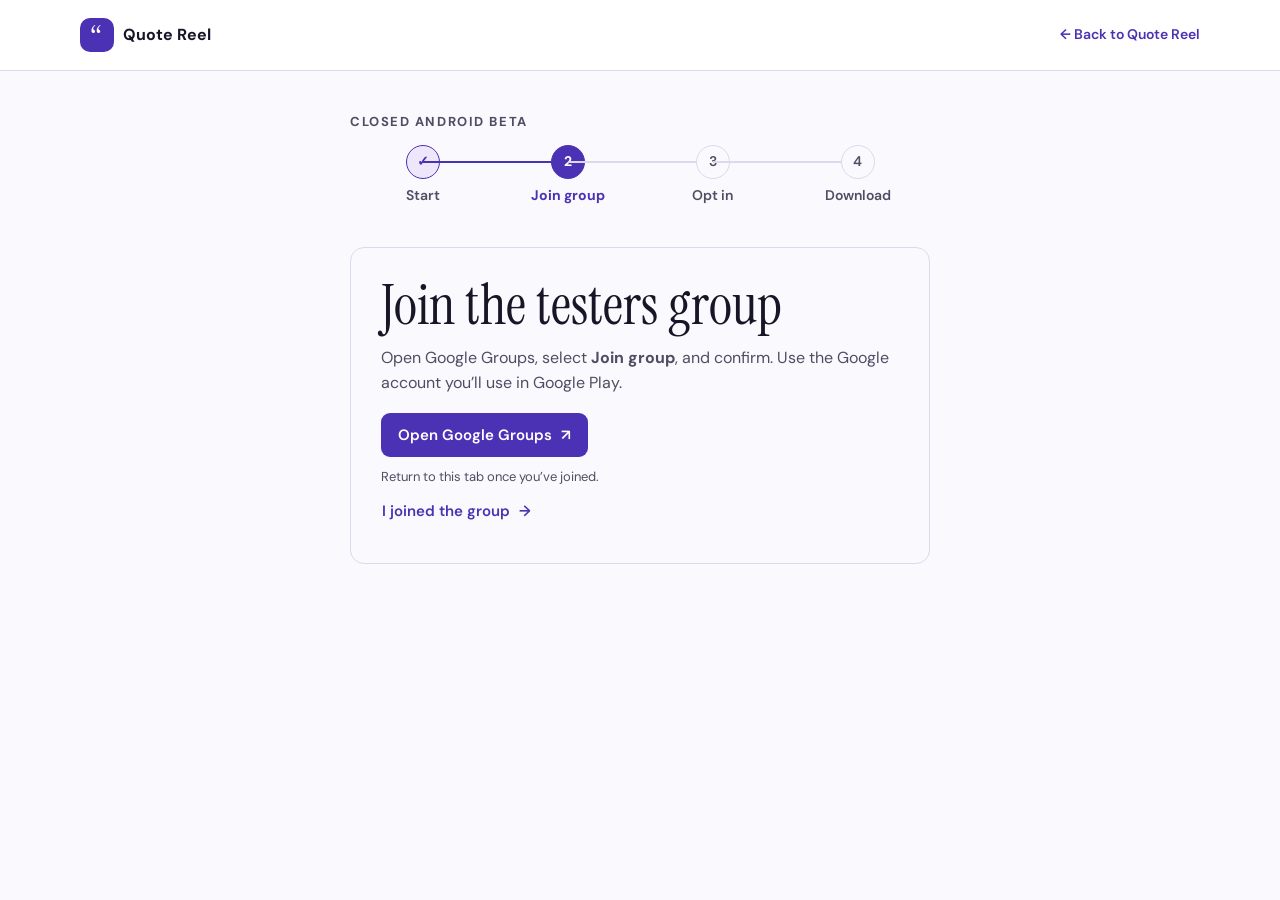
==== beta/index.html @ 0af8fe66 "Add guided Android beta signup" ====
<!doctype html>
<html lang="en">
<head>
  <meta charset="utf-8">
  <meta name="viewport" content="width=device-width, initial-scale=1">
  <title>Join the closed Android beta | Quote Reel for Kindle</title>
  <link rel="stylesheet" href="../landing.css">
  <link rel="stylesheet" href="beta.css">
  <script src="beta.js" defer></script>
</head>
<body>
<div id="qr-proposal" class="qr-beta">
  <header class="beta-header">
    <div class="qr-nav qr-wrap">
      <a class="qr-brand" href="../"><span class="qr-mark" aria-hidden="true">“</span>Quote Reel</a>
      <a class="beta-back" href="../">← Back to Quote Reel</a>
    </div>
  </header>
  <main class="beta-guide">
    <h1>Closed Android beta</h1>
    <ol class="beta-timeline" aria-label="Beta signup progress" hidden>
      <li><span class="beta-node" aria-hidden="true">✓</span>Start<span class="beta-sr" data-completion>, complete</span></li>
      <li><span class="beta-node" aria-hidden="true">2</span>Join group<span class="beta-sr" data-completion hidden>, complete</span></li>
      <li><span class="beta-node" aria-hidden="true">3</span>Opt in<span class="beta-sr" data-completion hidden>, complete</span></li>
      <li><span class="beta-node" aria-hidden="true">4</span>Download<span class="beta-sr" data-completion hidden>, complete</span></li>
    </ol>
    <section id="join-group" class="beta-task" aria-labelledby="join-title">
      <h2 id="join-title" tabindex="-1">Join the testers group</h2>
      <p>Open Google Groups, select <strong>Join group</strong>, and confirm. Use the Google account you’ll use in Google Play.</p>
      <a class="qr-btn qr-btn-primary" data-handoff href="https://groups.google.com/g/quote-reel-testers/about" target="_blank" rel="noopener noreferrer">Open Google Groups <span aria-hidden="true">↗</span><span class="beta-sr"> (opens in a new tab)</span></a>
      <p class="beta-hint">Return to this tab once you’ve joined.</p>
      <a class="qr-btn beta-continue" href="#opt-in">I joined the group <span aria-hidden="true">→</span></a>
    </section>
    <section id="opt-in" class="beta-task" aria-labelledby="opt-title">
      <h2 id="opt-title" tabindex="-1">Opt in to the test</h2>
      <p>Use the same Google account in Google Play and select <strong>Become a tester</strong>.</p>
      <a class="qr-btn qr-btn-primary" data-handoff href="https://play.google.com/apps/testing/com.sergioschuler.kindlequotes" target="_blank" rel="noopener noreferrer">Open Google Play testing <span aria-hidden="true">↗</span><span class="beta-sr"> (opens in a new tab)</span></a>
      <p class="beta-hint">Return to this tab once Google Play confirms you’re a tester.</p>
      <a class="qr-btn beta-continue" href="#download">I opted in <span aria-hidden="true">→</span></a>
      <details>
        <summary>Can’t access the test?</summary>
        <p>Check that you joined the group and that Google Play is using the same account, then reopen the testing link.</p>
      </details>
      <a class="beta-back" href="#join-group">← Back to Join group</a>
    </section>
    <section id="download" class="beta-task" aria-labelledby="download-title">
      <h2 id="download-title" tabindex="-1">Download Quote Reel</h2>
      <p>On your Android phone, open the Google Play listing with the same account and tap <strong>Install</strong>.</p>
      <a class="beta-badge" href="https://play.google.com/store/apps/details?id=com.sergioschuler.kindlequotes" target="_blank" rel="noopener noreferrer">
        <img src="google-play.png" width="168" height="65" alt="Get it on Google Play">
        <span class="beta-sr"> (opens in a new tab)</span>
      </a>
      <details>
        <summary>Can’t see Install?</summary>
        <p>Check the Google account on your phone and confirm your tester status.</p>
        <a class="beta-back" href="#opt-in">← Back to Opt in</a>
      </details>
    </section>
  </main>
</div>
</body>
</html>
---- landing.css ----
@import url('https://fonts.googleapis.com/css2?family=DM+Sans:wght@400;500;600;700&family=Instrument+Serif:ital@0;1&display=swap');
#qr-proposal { --ink:#171526; --muted:#514c64; --paper:#faf9fd; --accent:#4b32b4; --edge:#ded8ed; color:var(--ink); background:var(--paper); font: 16px/1.55 'DM Sans', sans-serif; overflow:hidden; color-scheme:light; }
#qr-proposal * { box-sizing:border-box; }
#qr-proposal [hidden] { display:none !important; }
#qr-proposal a { color:inherit; }
#qr-proposal :focus-visible { outline:3px solid #9b6eff; outline-offset:4px; }
#qr-proposal .qr-wrap { width:min(100% - 56px,1120px); margin:auto; }
#qr-proposal .qr-nav { display:flex; justify-content:space-between; align-items:center; gap:12px; min-height:70px; }
#qr-proposal .qr-brand { display:flex; align-items:center; gap:9px; font-weight:700; }
#qr-proposal .qr-mark { display:grid; place-items:center; width:34px; height:34px; border-radius:10px; color:white; background:var(--accent); font: 35px/1 'Instrument Serif', Georgia, serif; padding-top:6px; }
#qr-proposal .qr-btn { display:inline-flex; align-items:center; justify-content:center; min-height:44px; gap:9px; padding:9px 16px; border:1px solid transparent; border-radius:9px; font:600 15px/1.25 'DM Sans', sans-serif; text-decoration:none; text-align:center; }
#qr-proposal .qr-btn-primary { background:var(--accent); color:#fff; }
#qr-proposal .qr-btn-primary:hover { background:#392491; }
#qr-proposal .qr-btn-outline { border-color:var(--edge); color:var(--accent); background:#fff; }
#qr-proposal .qr-btn-outline:hover { border-color:var(--accent); }
#qr-proposal .qr-hero { background:radial-gradient(ellipse at 72% 48%,#49308a 0%,#262043 48%,#181429 82%); color:#fff; }
#qr-proposal .qr-hero-grid { min-height:552px; display:grid; grid-template-columns: 1.12fr 1fr; align-items:center; gap:25px; padding-block:28px; }
#qr-proposal .qr-eyebrow { margin:0 0 15px; font-size:12px; font-weight:700; letter-spacing:.16em; text-transform:uppercase; color:#d5c5ff; }
#qr-proposal h1 { color:inherit; font:400 clamp(46px,7.1vw,86px)/.98 'Instrument Serif',Georgia,serif; letter-spacing:-.027em; margin:0; text-wrap:balance; }
#qr-proposal h1 em { color:#ddccff; }
#qr-proposal .qr-intro { max-width:34ch; color:#ece6f6; margin:23px 0 24px; font-size:clamp(16px,2vw,19px); }
#qr-proposal .qr-hero .qr-btn { color:#201337; background:#e0ceff; }
#qr-proposal .qr-hero .qr-btn:hover { background:#f0e4ff; }
#qr-proposal .qr-demo { position:relative; margin:0; display:grid; justify-items:center; gap:9px; }
#qr-proposal .qr-phone { position:relative; width:min(100%,276px); padding:7px; border-radius:27px; background:#100d1d; border:1px solid #8d7aab; box-shadow:0 24px 60px #110d26b3,0 0 60px #ab87fa44; }
#qr-proposal video { display:block; background:#413e48; width:100%; aspect-ratio:480/814; object-fit:cover; border-radius:20px; }
#qr-proposal .qr-demo figcaption { display:flex; align-items:center; justify-content:center; gap:9px; flex-wrap:wrap; color:#eee6fc; font-size:13px; }
#qr-proposal .qr-video-control { color:#fff; border:1px solid #aa96d0; padding:5px 10px; min-height:36px; background:#221833; border-radius:7px; font:inherit; }
#qr-proposal .qr-video-control:hover { background:#39285a; }
#qr-proposal details { margin-top:18px; color:var(--muted); }
#qr-proposal summary { color:var(--accent); font-weight:600; padding-block:7px; }
#qr-proposal details p { margin:7px 0; max-width:65ch; }
#qr-proposal .qr-footer { border-top:1px solid var(--edge); display:flex; justify-content:space-between; flex-wrap:wrap; gap:10px; padding-block:17px; color:var(--muted); font-size:14px; }
@media(max-width:630px) {
  #qr-proposal .qr-wrap { width:calc(100% - 36px); }
  #qr-proposal .qr-hero-grid { grid-template-columns:1fr; padding-block:29px; gap:23px; text-align:center; }
  #qr-proposal .qr-intro { margin:13px auto 17px; }
  #qr-proposal .qr-phone { width:min(100%,235px); }
}
body { margin:0; }
#qr-proposal .qr-info { padding-block:8px 24px; }
#qr-proposal .qr-info li p { margin-bottom:9px; }
#qr-proposal .qr-footer small { flex-basis:100%; }
---- beta/beta.css ----
#qr-proposal.qr-beta { min-height:100vh; }
#qr-proposal .beta-header { background:#fff; border-bottom:1px solid var(--edge); }
#qr-proposal .beta-header .qr-brand { text-decoration:none; white-space:nowrap; }
#qr-proposal .beta-back { display:inline-flex; align-items:center; min-height:44px; color:var(--accent); font-size:14px; font-weight:600; text-decoration:none; }
#qr-proposal .beta-back:hover { text-decoration:underline; }
#qr-proposal .beta-guide { max-width:640px; margin:auto; padding:clamp(22px,5vw,42px) clamp(15px,4vw,30px) 36px; }
#qr-proposal .beta-guide h1 { color:var(--muted); font:700 13px/1.4 'DM Sans',sans-serif; letter-spacing:.12em; text-transform:uppercase; margin-bottom:14px; }
#qr-proposal .beta-timeline { display:grid; grid-template-columns:repeat(4,minmax(0,1fr)); list-style:none; margin:0 0 clamp(22px,5vw,40px); padding:0; text-align:center; }
#qr-proposal .beta-timeline li { position:relative; display:grid; justify-items:center; gap:6px; color:var(--muted); font-size:clamp(11px,2.2vw,14px); font-weight:600; }
#qr-proposal .beta-timeline li + li::before { content:""; position:absolute; width:100%; right:50%; top:16px; height:2px; background:var(--edge); }
#qr-proposal .beta-timeline li.is-complete::before, #qr-proposal .beta-timeline li[aria-current]::before { background:var(--accent); }
#qr-proposal .beta-node { position:relative; display:grid; place-items:center; width:34px; height:34px; border-radius:50%; border:1px solid var(--edge); background:var(--paper); font-size:14px; }
#qr-proposal .beta-timeline [aria-current] { color:var(--accent); font-weight:700; }
#qr-proposal .beta-timeline [aria-current] .beta-node { color:#fff; background:var(--accent); border-color:var(--accent); }
#qr-proposal .beta-timeline .is-complete .beta-node { color:var(--accent); background:#eee7fc; border-color:var(--accent); }
#qr-proposal .beta-task { padding:clamp(15px,4vw,30px); border:1px solid var(--edge); border-radius:14px; }
#qr-proposal .beta-task + .beta-task { margin-top:14px; }
#qr-proposal .beta-task h2 { font:400 clamp(36px,7vw,56px)/.98 'Instrument Serif',Georgia,serif; margin:0 0 13px; text-wrap:balance; }
#qr-proposal .beta-task p { color:var(--muted); margin:0 0 18px; }
#qr-proposal .beta-task .beta-hint { margin:10px 0 2px; font-size:13px; }
#qr-proposal .beta-continue:not(.qr-btn-primary) { padding-inline:0; color:var(--accent); }
#qr-proposal .beta-continue:not(.qr-btn-primary):hover { text-decoration:underline; }
#qr-proposal .beta-task details { border-top:1px solid var(--edge); padding-top:6px; margin-top:9px; font-size:13px; }
#qr-proposal .beta-badge { display:inline-block; vertical-align:middle; }
#qr-proposal .beta-badge img { display:block; max-width:100%; height:auto; }
#qr-proposal .beta-sr { position:absolute; width:1px; height:1px; padding:0; margin:-1px; overflow:hidden; clip-path:inset(50%); white-space:nowrap; }
@media (max-width:480px) {
  #qr-proposal .beta-task .qr-btn-primary, #qr-proposal .beta-task .qr-btn-outline { display:flex; width:100%; }
}
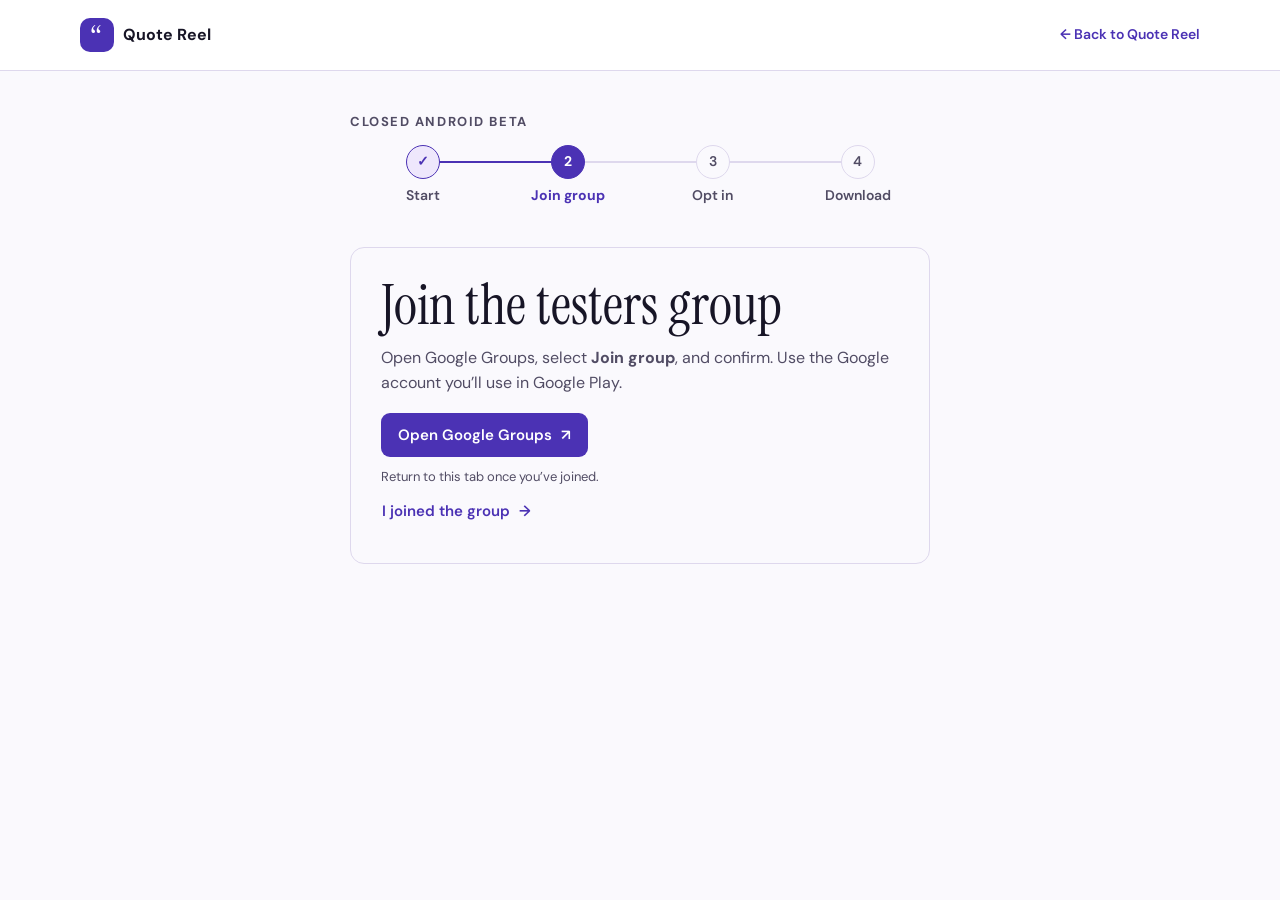
==== commit ed1428c8: "Refresh cached beta timeline stylesheet" ====
--- a/beta/index.html
+++ b/beta/index.html
@@ -4,8 +4,9 @@
   <meta charset="utf-8">
   <meta name="viewport" content="width=device-width, initial-scale=1">
   <title>Join the closed Android beta | Quote Reel for Kindle</title>
+  <link rel="icon" type="image/png" sizes="512x512" href="../favicon.png">
   <link rel="stylesheet" href="../landing.css">
-  <link rel="stylesheet" href="beta.css">
+  <link rel="stylesheet" href="beta.css?v=2">
   <script src="beta.js" defer></script>
 </head>
 <body>
--- a/beta/beta.css
+++ b/beta/beta.css
@@ -9,7 +9,7 @@
 #qr-proposal .beta-timeline li { position:relative; display:grid; justify-items:center; gap:6px; color:var(--muted); font-size:clamp(11px,2.2vw,14px); font-weight:600; }
 #qr-proposal .beta-timeline li + li::before { content:""; position:absolute; width:100%; right:50%; top:16px; height:2px; background:var(--edge); }
 #qr-proposal .beta-timeline li.is-complete::before, #qr-proposal .beta-timeline li[aria-current]::before { background:var(--accent); }
-#qr-proposal .beta-node { position:relative; display:grid; place-items:center; width:34px; height:34px; border-radius:50%; border:1px solid var(--edge); background:var(--paper); font-size:14px; }
+#qr-proposal .beta-node { position:relative; z-index:1; display:grid; place-items:center; width:34px; height:34px; border-radius:50%; border:1px solid var(--edge); background:var(--paper); font-size:14px; }
 #qr-proposal .beta-timeline [aria-current] { color:var(--accent); font-weight:700; }
 #qr-proposal .beta-timeline [aria-current] .beta-node { color:#fff; background:var(--accent); border-color:var(--accent); }
 #qr-proposal .beta-timeline .is-complete .beta-node { color:var(--accent); background:#eee7fc; border-color:var(--accent); }
